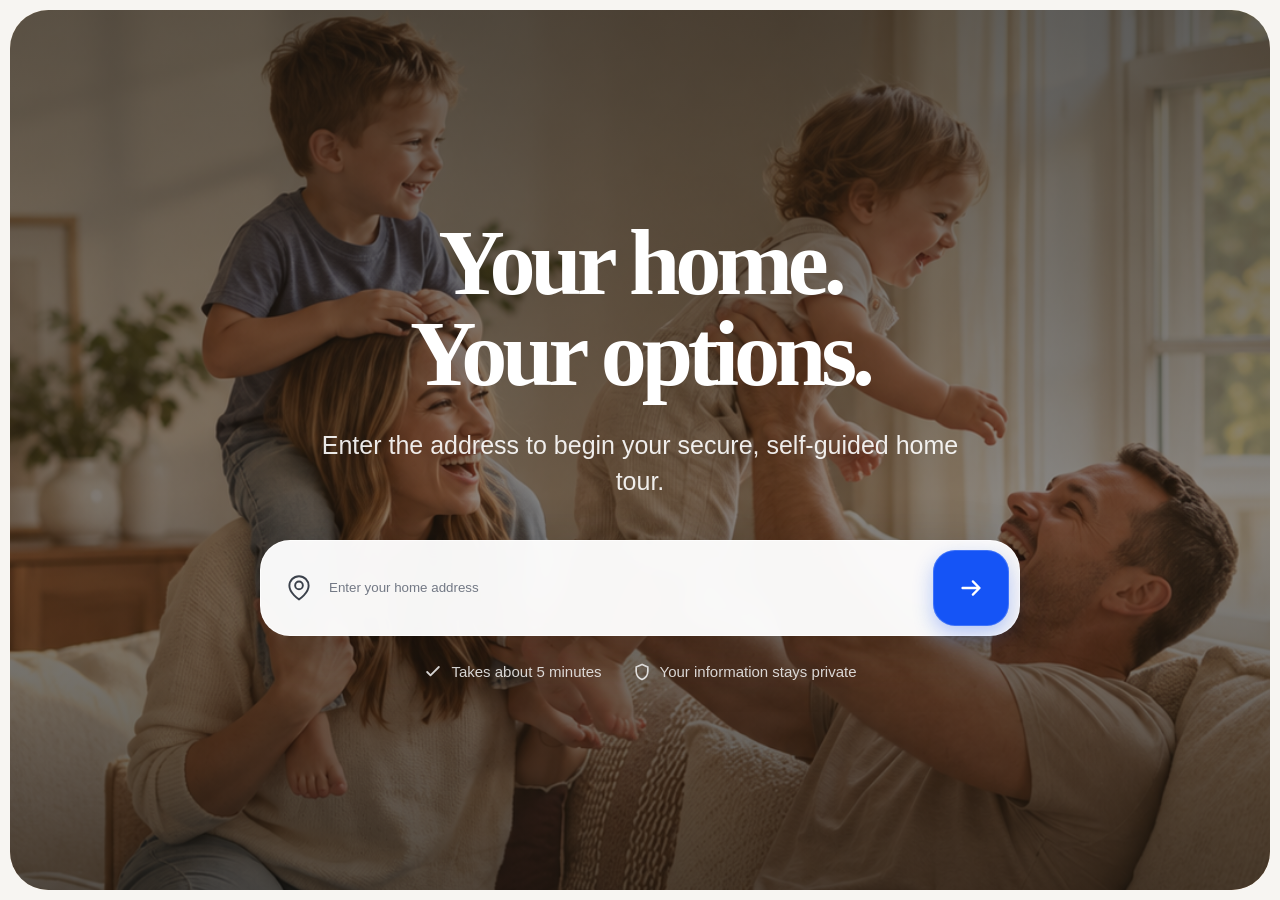
==== index.html @ ebd19b4f "Add files via upload" ====
<!doctype html>
<html lang="en">
<head><meta charset="UTF-8"><meta name="viewport" content="width=device-width, initial-scale=1"><meta name="description" content="Start your secure self-guided home tour with OpenTour."><title>Find your next home | OpenTour</title><link rel="stylesheet" href="styles.css"><script src="script.js" defer></script></head>
<body class="page page-home"><main class="hero-shell"><section class="hero" aria-labelledby="home-title"><div class="hero__shade"></div><div class="hero__content"><h1 id="home-title">Your home.<br>Your options.</h1><p class="hero__intro">Enter the address to begin your secure, self-guided home tour.</p><form class="address-form" action="/registration" data-local-action="registration.html"><label class="sr-only" for="tour-address">Home address</label><span class="address-form__icon" aria-hidden="true"><svg viewBox="0 0 32 32" fill="none"><path d="M27 13.5C27 22 16 29 16 29S5 22 5 13.5a11 11 0 1 1 22 0Z" stroke="currentColor" stroke-width="2.2"/><circle cx="16" cy="13" r="4.4" stroke="currentColor" stroke-width="2.2"/></svg></span><input id="tour-address" type="text" placeholder="Enter your home address" autocomplete="street-address" enterkeyhint="go" required><button type="submit" aria-label="Continue"><svg viewBox="0 0 32 32" fill="none" aria-hidden="true"><path d="M7 16h18M18 9l7 7-7 7" stroke="currentColor" stroke-width="2.5" stroke-linecap="round" stroke-linejoin="round"/></svg></button></form><div class="trust-row" aria-label="Tour benefits"><span><svg viewBox="0 0 24 24" fill="none"><path d="m5 12 4 4 10-10" stroke="currentColor" stroke-width="2.2" stroke-linecap="round" stroke-linejoin="round"/></svg>Takes about 5 minutes</span><span><svg viewBox="0 0 24 24" fill="none"><path d="M12 3 5 6v5c0 4.7 2.9 8.2 7 10 4.1-1.8 7-5.3 7-10V6l-7-3Z" stroke="currentColor" stroke-width="2"/></svg>Your information stays private</span></div></div></section></main></body>
</html>
---- styles.css ----
:root{--blue:#1554f6;--blue-dark:#0d3fc9;--ink:#17191d;--muted:#656b76;--line:#dfe3ea;--soft:#f4f7fc;--shadow:0 28px 80px rgba(19,35,69,.12)}
*{box-sizing:border-box}html,body{width:100%;min-width:320px;min-height:100%;margin:0}body{font-family:Inter,ui-sans-serif,-apple-system,BlinkMacSystemFont,"Segoe UI",sans-serif;color:var(--ink);background:var(--soft);-webkit-font-smoothing:antialiased}.page{min-height:100vh;min-height:100svh}.sr-only{position:absolute;width:1px;height:1px;padding:0;margin:-1px;overflow:hidden;clip:rect(0,0,0,0);white-space:nowrap;border:0}.eyebrow{display:block;margin-bottom:14px;color:var(--blue);font-size:12px;font-weight:800;letter-spacing:.14em;text-transform:uppercase}.eyebrow--light{color:#c9d8ff}
.hero-shell{width:100%;height:100vh;height:100svh;height:100dvh;padding:10px;background:#f7f5f2}.hero{position:relative;isolation:isolate;display:flex;align-items:center;justify-content:center;width:100%;height:100%;min-height:0;overflow:hidden;border-radius:clamp(28px,3vw,48px);background:#40372c url("hero-family.png") center 68%/cover no-repeat}.hero__shade{position:absolute;inset:0;z-index:-1;background:linear-gradient(180deg,rgba(21,19,16,.68),rgba(30,24,18,.5) 55%,rgba(21,18,14,.7))}.hero__content{width:min(100%,940px);padding:clamp(34px,7vh,78px) clamp(18px,5vw,52px);text-align:center;color:#fff}.hero h1{margin:0;font-family:Georgia,"Times New Roman",serif;font-size:clamp(54px,min(7.2vw,11vh),96px);font-weight:700;line-height:.98;letter-spacing:-.055em}.hero__intro{max-width:650px;margin:28px auto 0;font-size:clamp(18px,2vw,25px);line-height:1.45;color:rgba(255,255,255,.9)}.address-form{display:grid;grid-template-columns:auto 1fr auto;align-items:center;gap:16px;width:min(100%,760px);height:96px;margin:40px auto 0;padding:9px 10px 9px 24px;border:1px solid rgba(255,255,255,.75);border-radius:30px;background:rgba(255,255,255,.96);box-shadow:0 18px 60px rgba(0,0,0,.18);color:#30343b;backdrop-filter:blur(12px)}.address-form:focus-within{outline:4px solid rgba(124,164,255,.55);outline-offset:4px}.address-form__icon{display:flex;width:28px;height:32px;color:#3b414b}.address-form__icon svg{width:100%}.address-form input{width:100%;min-width:0;height:100%;padding:0;border:0;outline:0;background:transparent;color:var(--ink);font:500 clamp(17px,2vw,25px)/1 inherit}.address-form input::placeholder{color:#737985}.address-form button{display:flex;align-items:center;justify-content:center;width:76px;height:76px;padding:0;border:0;border-radius:22px;background:var(--blue);color:#fff;cursor:pointer;box-shadow:inset 0 0 0 1px rgba(255,255,255,.18),0 8px 20px rgba(21,84,246,.3);transition:.2s ease}.address-form button:hover{background:var(--blue-dark);transform:translateY(-1px)}.address-form button svg{width:30px;height:30px}.trust-row{display:flex;justify-content:center;gap:30px;margin-top:26px;color:rgba(255,255,255,.86);font-size:15px}.trust-row span{display:flex;align-items:center;gap:8px}.trust-row svg{width:20px;height:20px}
.auth-layout,.success-layout{display:flex;align-items:center;justify-content:center;min-height:100vh;min-height:100svh;padding:40px 20px;background:radial-gradient(circle at 18% 12%,rgba(21,84,246,.1),transparent 28%),radial-gradient(circle at 86% 88%,rgba(21,84,246,.07),transparent 30%),#f5f7fb}.auth-layout--top{align-items:flex-start;padding-block:54px}.auth-card,.success-card{position:relative;width:min(100%,620px);padding:clamp(34px,5vw,58px);border:1px solid rgba(216,222,233,.9);border-radius:32px;background:rgba(255,255,255,.96);box-shadow:var(--shadow)}.auth-card--wide{width:min(100%,720px)}.brand-mark{display:flex;align-items:center;justify-content:center;width:48px;height:48px;margin-bottom:34px;border-radius:15px;background:var(--ink);color:#fff;font-family:Georgia,serif;font-size:27px;font-weight:700;text-decoration:none}.progress{display:flex;align-items:center;gap:14px;margin-bottom:34px;color:#7a808b;font-size:13px;font-weight:700}.progress__bar{display:block;flex:1;height:5px;overflow:hidden;border-radius:99px;background:#e9ecf2}.progress__bar i{display:block;height:100%;border-radius:inherit;background:var(--blue)}.auth-card h1,.success-card h1{margin:0;font-size:clamp(36px,5vw,55px);line-height:1.08;letter-spacing:-.05em}.auth-card__intro{margin:18px 0 34px;color:var(--muted);font-size:18px;line-height:1.55}.form-stack{display:grid;gap:22px}.form-grid{display:grid;grid-template-columns:1fr 1fr;gap:22px}.field{display:grid;gap:9px}.field--full{grid-column:1/-1}.field label{font-size:15px;font-weight:750}.field input{width:100%;height:64px;padding:0 20px;border:1.5px solid var(--line);border-radius:18px;background:#fff;color:var(--ink);font:500 17px/1 inherit;outline:0;transition:.18s ease}.field input::placeholder{color:#959ba5}.field input:hover{border-color:#bec5d0}.field input:focus{border-color:var(--blue);box-shadow:0 0 0 4px rgba(21,84,246,.12)}.field small{color:var(--muted);font-size:13px}.password-field{position:relative}.password-field input{padding-right:64px}.password-toggle{position:absolute;top:50%;right:12px;display:flex;align-items:center;justify-content:center;width:42px;height:42px;padding:0;border:0;border-radius:12px;background:transparent;color:#686e78;cursor:pointer;transform:translateY(-50%)}.password-toggle:hover{background:#f0f3f8}.password-toggle svg{width:24px}.primary-button{display:flex;align-items:center;justify-content:center;gap:10px;width:100%;height:64px;padding:0 22px;border:0;border-radius:18px;background:var(--blue);color:#fff;font:750 17px/1 inherit;text-decoration:none;cursor:pointer;box-shadow:0 10px 24px rgba(21,84,246,.24);transition:.2s ease}.primary-button:hover{background:var(--blue-dark);transform:translateY(-1px);box-shadow:0 14px 30px rgba(21,84,246,.28)}.primary-button:focus-visible,.text-link:focus-visible,.brand-mark:focus-visible{outline:3px solid rgba(21,84,246,.35);outline-offset:4px}.text-link{display:inline-block;margin-top:22px;color:var(--blue-dark);font-size:15px;font-weight:750;text-decoration:none}.text-link:hover{text-decoration:underline}.security-note{display:flex;align-items:center;gap:9px;margin:32px 0 0;padding-top:24px;border-top:1px solid #e9ecf1;color:#7b818b;font-size:13px}.security-note svg{width:18px}.consent{position:relative;display:grid;grid-template-columns:28px 1fr;gap:13px;align-items:start;cursor:pointer}.consent>input{position:absolute;width:1px;height:1px;opacity:0}.consent__box{width:28px;height:28px;border:1.5px solid var(--line);border-radius:8px;background:#fff}.consent>input:checked+.consent__box{border-color:var(--blue);background:var(--blue);box-shadow:inset 0 0 0 6px #fff}.consent strong{display:block;margin:2px 0 5px;font-size:15px}.consent small{display:block;color:var(--muted);font-size:13px;line-height:1.55}
.hp-field{position:absolute!important;left:-10000px!important;width:1px!important;height:1px!important;opacity:0!important}.form-status{min-height:20px;margin:0;text-align:center;color:rgb(180,35,24);font-size:14px;line-height:1.4}.primary-button[disabled]{cursor:wait;opacity:.72;transform:none!important}.success-card{text-align:center}.success-icon{display:flex;align-items:center;justify-content:center;width:84px;height:84px;margin:0 auto 28px;border-radius:26px;background:#eaf0ff;color:var(--blue);transform:rotate(-3deg)}.success-icon svg{width:54px}.success-card .eyebrow{margin-bottom:12px}.success-card__lead{margin:24px 0 14px;color:var(--muted);font-size:17px}.address-summary{display:flex;align-items:center;gap:12px;width:100%;margin:0 auto 22px;padding:18px 20px;border:1px solid #dce4f6;border-radius:18px;background:#f5f8ff;text-align:left}.address-summary svg{flex:0 0 auto;width:26px;color:var(--blue)}.address-summary strong{font-size:17px;line-height:1.4}.success-card__note{margin:0 0 30px;color:var(--muted);font-size:15px;line-height:1.6}.help-note{margin:20px 0 0;color:#8a909a;font-size:13px}
@media(max-width:700px){.hero-shell{padding:6px}.hero{border-radius:26px;background-position:center}.hero__content{padding-inline:16px}.hero h1{font-size:clamp(48px,13vw,68px)}.hero__intro{margin-top:20px;font-size:17px}.address-form{height:76px;margin-top:30px;padding:8px 8px 8px 16px;border-radius:24px;gap:10px}.address-form__icon{width:23px}.address-form input{font-size:16px}.address-form button{width:58px;height:58px;border-radius:18px}.trust-row{flex-direction:column;align-items:center;gap:10px;margin-top:20px;font-size:13px}.auth-layout,.success-layout,.auth-layout--top{align-items:flex-start;padding:18px 12px 34px}.auth-card,.success-card{padding:30px 22px;border-radius:25px}.brand-mark{margin-bottom:28px}.auth-card h1,.success-card h1{font-size:clamp(34px,10vw,46px)}.auth-card__intro{margin-bottom:28px;font-size:16px}.form-grid{grid-template-columns:1fr}.field input{height:60px;border-radius:16px}.primary-button{height:60px;border-radius:16px}.success-icon{width:74px;height:74px;border-radius:22px}}
@media(max-height:650px) and (min-width:701px){.hero__content{padding-block:24px}.hero h1{font-size:58px}.hero__intro{margin-top:14px}.address-form{height:78px;margin-top:22px}.address-form button{width:60px;height:60px}.trust-row{margin-top:16px}.auth-layout{align-items:flex-start;padding-top:24px}}
@media(max-width:700px){input,select,textarea{font-size:16px!important}}
@media(prefers-reduced-motion:reduce){*{scroll-behavior:auto!important;transition:none!important}}
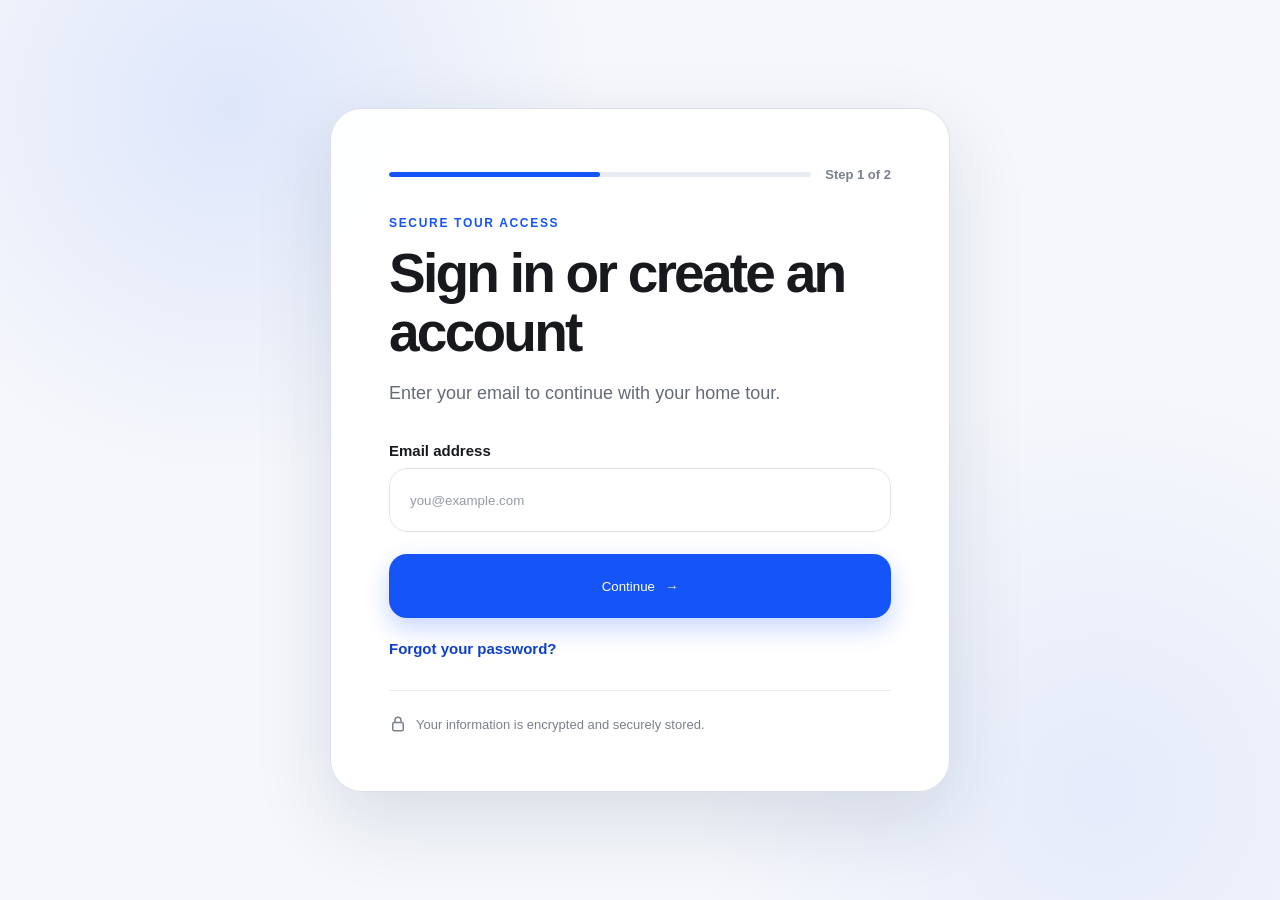
==== commit f15e86b5: "Add authentication section to index.html Updated the index.html file to include a new authentication" ====
--- a/index.html
+++ b/index.html
@@ -1,5 +1,5 @@
 <!doctype html>
 <html lang="en">
-<head><meta charset="UTF-8"><meta name="viewport" content="width=device-width, initial-scale=1"><meta name="description" content="Start your secure self-guided home tour with OpenTour."><title>Find your next home | OpenTour</title><link rel="stylesheet" href="styles.css"><script src="script.js" defer></script></head>
-<body class="page page-home"><main class="hero-shell"><section class="hero" aria-labelledby="home-title"><div class="hero__shade"></div><div class="hero__content"><h1 id="home-title">Your home.<br>Your options.</h1><p class="hero__intro">Enter the address to begin your secure, self-guided home tour.</p><form class="address-form" action="/registration" data-local-action="registration.html"><label class="sr-only" for="tour-address">Home address</label><span class="address-form__icon" aria-hidden="true"><svg viewBox="0 0 32 32" fill="none"><path d="M27 13.5C27 22 16 29 16 29S5 22 5 13.5a11 11 0 1 1 22 0Z" stroke="currentColor" stroke-width="2.2"/><circle cx="16" cy="13" r="4.4" stroke="currentColor" stroke-width="2.2"/></svg></span><input id="tour-address" type="text" placeholder="Enter your home address" autocomplete="street-address" enterkeyhint="go" required><button type="submit" aria-label="Continue"><svg viewBox="0 0 32 32" fill="none" aria-hidden="true"><path d="M7 16h18M18 9l7 7-7 7" stroke="currentColor" stroke-width="2.5" stroke-linecap="round" stroke-linejoin="round"/></svg></button></form><div class="trust-row" aria-label="Tour benefits"><span><svg viewBox="0 0 24 24" fill="none"><path d="m5 12 4 4 10-10" stroke="currentColor" stroke-width="2.2" stroke-linecap="round" stroke-linejoin="round"/></svg>Takes about 5 minutes</span><span><svg viewBox="0 0 24 24" fill="none"><path d="M12 3 5 6v5c0 4.7 2.9 8.2 7 10 4.1-1.8 7-5.3 7-10V6l-7-3Z" stroke="currentColor" stroke-width="2"/></svg>Your information stays private</span></div></div></section></main></body>
+<head><meta charset="UTF-8"><meta name="viewport" content="width=device-width, initial-scale=1"><title>Sign in or create an account | OpenTour</title><link rel="stylesheet" href="styles.css"><script src="script.js" defer></script></head>
+<body class="page page-auth"><main class="auth-layout"><section class="auth-card" aria-labelledby="auth-title"><div class="progress"><span class="progress__bar"><i style="width:50%"></i></span><span>Step 1 of 2</span></div><span class="eyebrow">Secure tour access</span><h1 id="auth-title">Sign in or create an account</h1><p class="auth-card__intro">Enter your email to continue with your home tour.</p><form class="form-stack email-form" action="/create-account" data-local-action="create-account.html" method="post"><div class="field"><label for="auth-email">Email address</label><input id="auth-email" name="email" type="email" placeholder="you@example.com" autocomplete="email" required></div><button class="primary-button" type="submit">Continue <span aria-hidden="true">→</span></button></form><a class="text-link" href="#">Forgot your password?</a><p class="security-note"><svg viewBox="0 0 24 24" fill="none" aria-hidden="true"><rect x="5" y="10" width="14" height="11" rx="2" stroke="currentColor" stroke-width="2"/><path d="M8 10V7a4 4 0 0 1 8 0v3" stroke="currentColor" stroke-width="2"/></svg>Your information is encrypted and securely stored.</p></section></main></body>
 </html>
--- a/styles.css
+++ b/styles.css
@@ -1,9 +1,749 @@
-:root{--blue:#1554f6;--blue-dark:#0d3fc9;--ink:#17191d;--muted:#656b76;--line:#dfe3ea;--soft:#f4f7fc;--shadow:0 28px 80px rgba(19,35,69,.12)}
-*{box-sizing:border-box}html,body{width:100%;min-width:320px;min-height:100%;margin:0}body{font-family:Inter,ui-sans-serif,-apple-system,BlinkMacSystemFont,"Segoe UI",sans-serif;color:var(--ink);background:var(--soft);-webkit-font-smoothing:antialiased}.page{min-height:100vh;min-height:100svh}.sr-only{position:absolute;width:1px;height:1px;padding:0;margin:-1px;overflow:hidden;clip:rect(0,0,0,0);white-space:nowrap;border:0}.eyebrow{display:block;margin-bottom:14px;color:var(--blue);font-size:12px;font-weight:800;letter-spacing:.14em;text-transform:uppercase}.eyebrow--light{color:#c9d8ff}
-.hero-shell{width:100%;height:100vh;height:100svh;height:100dvh;padding:10px;background:#f7f5f2}.hero{position:relative;isolation:isolate;display:flex;align-items:center;justify-content:center;width:100%;height:100%;min-height:0;overflow:hidden;border-radius:clamp(28px,3vw,48px);background:#40372c url("hero-family.png") center 68%/cover no-repeat}.hero__shade{position:absolute;inset:0;z-index:-1;background:linear-gradient(180deg,rgba(21,19,16,.68),rgba(30,24,18,.5) 55%,rgba(21,18,14,.7))}.hero__content{width:min(100%,940px);padding:clamp(34px,7vh,78px) clamp(18px,5vw,52px);text-align:center;color:#fff}.hero h1{margin:0;font-family:Georgia,"Times New Roman",serif;font-size:clamp(54px,min(7.2vw,11vh),96px);font-weight:700;line-height:.98;letter-spacing:-.055em}.hero__intro{max-width:650px;margin:28px auto 0;font-size:clamp(18px,2vw,25px);line-height:1.45;color:rgba(255,255,255,.9)}.address-form{display:grid;grid-template-columns:auto 1fr auto;align-items:center;gap:16px;width:min(100%,760px);height:96px;margin:40px auto 0;padding:9px 10px 9px 24px;border:1px solid rgba(255,255,255,.75);border-radius:30px;background:rgba(255,255,255,.96);box-shadow:0 18px 60px rgba(0,0,0,.18);color:#30343b;backdrop-filter:blur(12px)}.address-form:focus-within{outline:4px solid rgba(124,164,255,.55);outline-offset:4px}.address-form__icon{display:flex;width:28px;height:32px;color:#3b414b}.address-form__icon svg{width:100%}.address-form input{width:100%;min-width:0;height:100%;padding:0;border:0;outline:0;background:transparent;color:var(--ink);font:500 clamp(17px,2vw,25px)/1 inherit}.address-form input::placeholder{color:#737985}.address-form button{display:flex;align-items:center;justify-content:center;width:76px;height:76px;padding:0;border:0;border-radius:22px;background:var(--blue);color:#fff;cursor:pointer;box-shadow:inset 0 0 0 1px rgba(255,255,255,.18),0 8px 20px rgba(21,84,246,.3);transition:.2s ease}.address-form button:hover{background:var(--blue-dark);transform:translateY(-1px)}.address-form button svg{width:30px;height:30px}.trust-row{display:flex;justify-content:center;gap:30px;margin-top:26px;color:rgba(255,255,255,.86);font-size:15px}.trust-row span{display:flex;align-items:center;gap:8px}.trust-row svg{width:20px;height:20px}
-.auth-layout,.success-layout{display:flex;align-items:center;justify-content:center;min-height:100vh;min-height:100svh;padding:40px 20px;background:radial-gradient(circle at 18% 12%,rgba(21,84,246,.1),transparent 28%),radial-gradient(circle at 86% 88%,rgba(21,84,246,.07),transparent 30%),#f5f7fb}.auth-layout--top{align-items:flex-start;padding-block:54px}.auth-card,.success-card{position:relative;width:min(100%,620px);padding:clamp(34px,5vw,58px);border:1px solid rgba(216,222,233,.9);border-radius:32px;background:rgba(255,255,255,.96);box-shadow:var(--shadow)}.auth-card--wide{width:min(100%,720px)}.brand-mark{display:flex;align-items:center;justify-content:center;width:48px;height:48px;margin-bottom:34px;border-radius:15px;background:var(--ink);color:#fff;font-family:Georgia,serif;font-size:27px;font-weight:700;text-decoration:none}.progress{display:flex;align-items:center;gap:14px;margin-bottom:34px;color:#7a808b;font-size:13px;font-weight:700}.progress__bar{display:block;flex:1;height:5px;overflow:hidden;border-radius:99px;background:#e9ecf2}.progress__bar i{display:block;height:100%;border-radius:inherit;background:var(--blue)}.auth-card h1,.success-card h1{margin:0;font-size:clamp(36px,5vw,55px);line-height:1.08;letter-spacing:-.05em}.auth-card__intro{margin:18px 0 34px;color:var(--muted);font-size:18px;line-height:1.55}.form-stack{display:grid;gap:22px}.form-grid{display:grid;grid-template-columns:1fr 1fr;gap:22px}.field{display:grid;gap:9px}.field--full{grid-column:1/-1}.field label{font-size:15px;font-weight:750}.field input{width:100%;height:64px;padding:0 20px;border:1.5px solid var(--line);border-radius:18px;background:#fff;color:var(--ink);font:500 17px/1 inherit;outline:0;transition:.18s ease}.field input::placeholder{color:#959ba5}.field input:hover{border-color:#bec5d0}.field input:focus{border-color:var(--blue);box-shadow:0 0 0 4px rgba(21,84,246,.12)}.field small{color:var(--muted);font-size:13px}.password-field{position:relative}.password-field input{padding-right:64px}.password-toggle{position:absolute;top:50%;right:12px;display:flex;align-items:center;justify-content:center;width:42px;height:42px;padding:0;border:0;border-radius:12px;background:transparent;color:#686e78;cursor:pointer;transform:translateY(-50%)}.password-toggle:hover{background:#f0f3f8}.password-toggle svg{width:24px}.primary-button{display:flex;align-items:center;justify-content:center;gap:10px;width:100%;height:64px;padding:0 22px;border:0;border-radius:18px;background:var(--blue);color:#fff;font:750 17px/1 inherit;text-decoration:none;cursor:pointer;box-shadow:0 10px 24px rgba(21,84,246,.24);transition:.2s ease}.primary-button:hover{background:var(--blue-dark);transform:translateY(-1px);box-shadow:0 14px 30px rgba(21,84,246,.28)}.primary-button:focus-visible,.text-link:focus-visible,.brand-mark:focus-visible{outline:3px solid rgba(21,84,246,.35);outline-offset:4px}.text-link{display:inline-block;margin-top:22px;color:var(--blue-dark);font-size:15px;font-weight:750;text-decoration:none}.text-link:hover{text-decoration:underline}.security-note{display:flex;align-items:center;gap:9px;margin:32px 0 0;padding-top:24px;border-top:1px solid #e9ecf1;color:#7b818b;font-size:13px}.security-note svg{width:18px}.consent{position:relative;display:grid;grid-template-columns:28px 1fr;gap:13px;align-items:start;cursor:pointer}.consent>input{position:absolute;width:1px;height:1px;opacity:0}.consent__box{width:28px;height:28px;border:1.5px solid var(--line);border-radius:8px;background:#fff}.consent>input:checked+.consent__box{border-color:var(--blue);background:var(--blue);box-shadow:inset 0 0 0 6px #fff}.consent strong{display:block;margin:2px 0 5px;font-size:15px}.consent small{display:block;color:var(--muted);font-size:13px;line-height:1.55}
-.hp-field{position:absolute!important;left:-10000px!important;width:1px!important;height:1px!important;opacity:0!important}.form-status{min-height:20px;margin:0;text-align:center;color:rgb(180,35,24);font-size:14px;line-height:1.4}.primary-button[disabled]{cursor:wait;opacity:.72;transform:none!important}.success-card{text-align:center}.success-icon{display:flex;align-items:center;justify-content:center;width:84px;height:84px;margin:0 auto 28px;border-radius:26px;background:#eaf0ff;color:var(--blue);transform:rotate(-3deg)}.success-icon svg{width:54px}.success-card .eyebrow{margin-bottom:12px}.success-card__lead{margin:24px 0 14px;color:var(--muted);font-size:17px}.address-summary{display:flex;align-items:center;gap:12px;width:100%;margin:0 auto 22px;padding:18px 20px;border:1px solid #dce4f6;border-radius:18px;background:#f5f8ff;text-align:left}.address-summary svg{flex:0 0 auto;width:26px;color:var(--blue)}.address-summary strong{font-size:17px;line-height:1.4}.success-card__note{margin:0 0 30px;color:var(--muted);font-size:15px;line-height:1.6}.help-note{margin:20px 0 0;color:#8a909a;font-size:13px}
-@media(max-width:700px){.hero-shell{padding:6px}.hero{border-radius:26px;background-position:center}.hero__content{padding-inline:16px}.hero h1{font-size:clamp(48px,13vw,68px)}.hero__intro{margin-top:20px;font-size:17px}.address-form{height:76px;margin-top:30px;padding:8px 8px 8px 16px;border-radius:24px;gap:10px}.address-form__icon{width:23px}.address-form input{font-size:16px}.address-form button{width:58px;height:58px;border-radius:18px}.trust-row{flex-direction:column;align-items:center;gap:10px;margin-top:20px;font-size:13px}.auth-layout,.success-layout,.auth-layout--top{align-items:flex-start;padding:18px 12px 34px}.auth-card,.success-card{padding:30px 22px;border-radius:25px}.brand-mark{margin-bottom:28px}.auth-card h1,.success-card h1{font-size:clamp(34px,10vw,46px)}.auth-card__intro{margin-bottom:28px;font-size:16px}.form-grid{grid-template-columns:1fr}.field input{height:60px;border-radius:16px}.primary-button{height:60px;border-radius:16px}.success-icon{width:74px;height:74px;border-radius:22px}}
-@media(max-height:650px) and (min-width:701px){.hero__content{padding-block:24px}.hero h1{font-size:58px}.hero__intro{margin-top:14px}.address-form{height:78px;margin-top:22px}.address-form button{width:60px;height:60px}.trust-row{margin-top:16px}.auth-layout{align-items:flex-start;padding-top:24px}}
-@media(max-width:700px){input,select,textarea{font-size:16px!important}}
-@media(prefers-reduced-motion:reduce){*{scroll-behavior:auto!important;transition:none!important}}
+:root {
+  --blue: #1554f6;
+  --blue-dark: #0d3fc9;
+  --ink: #17191d;
+  --muted: #656b76;
+  --line: #dfe3ea;
+  --soft: #f4f7fc;
+  --shadow: 0 28px 80px rgba(19, 35, 69, 0.12);
+}
+
+* {
+  box-sizing: border-box;
+}
+
+html,
+body {
+  width: 100%;
+  min-width: 320px;
+  min-height: 100%;
+  margin: 0;
+}
+
+body {
+  font-family: Inter, ui-sans-serif, -apple-system, BlinkMacSystemFont, "Segoe UI",
+    sans-serif;
+  color: var(--ink);
+  background: var(--soft);
+  -webkit-font-smoothing: antialiased;
+}
+
+.page {
+  min-height: 100vh;
+  min-height: 100svh;
+}
+
+.sr-only {
+  position: absolute;
+  width: 1px;
+  height: 1px;
+  padding: 0;
+  margin: -1px;
+  overflow: hidden;
+  clip: rect(0, 0, 0, 0);
+  white-space: nowrap;
+  border: 0;
+}
+
+.eyebrow {
+  display: block;
+  margin-bottom: 14px;
+  color: var(--blue);
+  font-size: 12px;
+  font-weight: 800;
+  letter-spacing: 0.14em;
+  text-transform: uppercase;
+}
+
+.eyebrow--light {
+  color: #c9d8ff;
+}
+
+.hero-shell {
+  width: 100%;
+  height: 100vh;
+  height: 100svh;
+  height: 100dvh;
+  padding: 10px;
+  background: #f7f5f2;
+}
+
+.hero {
+  position: relative;
+  isolation: isolate;
+  display: flex;
+  align-items: center;
+  justify-content: center;
+  width: 100%;
+  height: 100%;
+  min-height: 0;
+  overflow: hidden;
+  border-radius: clamp(28px, 3vw, 48px);
+  background: #40372c url("hero-family.png") center 68% / cover no-repeat;
+}
+
+.hero__shade {
+  position: absolute;
+  inset: 0;
+  z-index: -1;
+  background: linear-gradient(
+    180deg,
+    rgba(21, 19, 16, 0.68),
+    rgba(30, 24, 18, 0.5) 55%,
+    rgba(21, 18, 14, 0.7)
+  );
+}
+
+.hero__content {
+  width: min(100%, 940px);
+  padding: clamp(34px, 7vh, 78px) clamp(18px, 5vw, 52px);
+  text-align: center;
+  color: #fff;
+}
+
+.hero h1 {
+  margin: 0;
+  font-family: Georgia, "Times New Roman", serif;
+  font-size: clamp(54px, min(7.2vw, 11vh), 96px);
+  font-weight: 700;
+  line-height: 0.98;
+  letter-spacing: -0.055em;
+}
+
+.hero__intro {
+  max-width: 650px;
+  margin: 28px auto 0;
+  font-size: clamp(18px, 2vw, 25px);
+  line-height: 1.45;
+  color: rgba(255, 255, 255, 0.9);
+}
+
+.address-form {
+  display: grid;
+  grid-template-columns: auto 1fr auto;
+  align-items: center;
+  gap: 16px;
+  width: min(100%, 760px);
+  height: 96px;
+  margin: 40px auto 0;
+  padding: 9px 10px 9px 24px;
+  border: 1px solid rgba(255, 255, 255, 0.75);
+  border-radius: 30px;
+  background: rgba(255, 255, 255, 0.96);
+  box-shadow: 0 18px 60px rgba(0, 0, 0, 0.18);
+  color: #30343b;
+  backdrop-filter: blur(12px);
+}
+
+.address-form:focus-within {
+  outline: 4px solid rgba(124, 164, 255, 0.55);
+  outline-offset: 4px;
+}
+
+.address-form__icon {
+  display: flex;
+  width: 28px;
+  height: 32px;
+  color: #3b414b;
+}
+
+.address-form__icon svg {
+  width: 100%;
+}
+
+.address-form input {
+  width: 100%;
+  min-width: 0;
+  height: 100%;
+  padding: 0;
+  border: 0;
+  outline: 0;
+  background: transparent;
+  color: var(--ink);
+  font: 500 clamp(17px, 2vw, 25px) / 1 inherit;
+}
+
+.address-form input::placeholder {
+  color: #737985;
+}
+
+.address-form button {
+  display: flex;
+  align-items: center;
+  justify-content: center;
+  width: 76px;
+  height: 76px;
+  padding: 0;
+  border: 0;
+  border-radius: 22px;
+  background: var(--blue);
+  color: #fff;
+  cursor: pointer;
+  box-shadow:
+    inset 0 0 0 1px rgba(255, 255, 255, 0.18),
+    0 8px 20px rgba(21, 84, 246, 0.3);
+  transition: 0.2s ease;
+}
+
+.address-form button:hover {
+  background: var(--blue-dark);
+  transform: translateY(-1px);
+}
+
+.address-form button svg {
+  width: 30px;
+  height: 30px;
+}
+
+.trust-row {
+  display: flex;
+  justify-content: center;
+  gap: 30px;
+  margin-top: 26px;
+  color: rgba(255, 255, 255, 0.86);
+  font-size: 15px;
+}
+
+.trust-row span {
+  display: flex;
+  align-items: center;
+  gap: 8px;
+}
+
+.trust-row svg {
+  width: 20px;
+  height: 20px;
+}
+
+.auth-layout,
+.success-layout {
+  display: flex;
+  align-items: center;
+  justify-content: center;
+  min-height: 100vh;
+  min-height: 100svh;
+  padding: 40px 20px;
+  background:
+    radial-gradient(
+      circle at 18% 12%,
+      rgba(21, 84, 246, 0.1),
+      transparent 28%
+    ),
+    radial-gradient(
+      circle at 86% 88%,
+      rgba(21, 84, 246, 0.07),
+      transparent 30%
+    ),
+    #f5f7fb;
+}
+
+.auth-layout--top {
+  align-items: flex-start;
+  padding-block: 54px;
+}
+
+.auth-card,
+.success-card {
+  position: relative;
+  width: min(100%, 620px);
+  padding: clamp(34px, 5vw, 58px);
+  border: 1px solid rgba(216, 222, 233, 0.9);
+  border-radius: 32px;
+  background: rgba(255, 255, 255, 0.96);
+  box-shadow: var(--shadow);
+}
+
+.auth-card--wide {
+  width: min(100%, 720px);
+}
+
+.brand-mark {
+  display: flex;
+  align-items: center;
+  justify-content: center;
+  width: 48px;
+  height: 48px;
+  margin-bottom: 34px;
+  border-radius: 15px;
+  background: var(--ink);
+  color: #fff;
+  font-family: Georgia, serif;
+  font-size: 27px;
+  font-weight: 700;
+  text-decoration: none;
+}
+
+.progress {
+  display: flex;
+  align-items: center;
+  gap: 14px;
+  margin-bottom: 34px;
+  color: #7a808b;
+  font-size: 13px;
+  font-weight: 700;
+}
+
+.progress__bar {
+  display: block;
+  flex: 1;
+  height: 5px;
+  overflow: hidden;
+  border-radius: 99px;
+  background: #e9ecf2;
+}
+
+.progress__bar i {
+  display: block;
+  height: 100%;
+  border-radius: inherit;
+  background: var(--blue);
+}
+
+.auth-card h1,
+.success-card h1 {
+  margin: 0;
+  font-size: clamp(36px, 5vw, 55px);
+  line-height: 1.08;
+  letter-spacing: -0.05em;
+}
+
+.auth-card__intro {
+  margin: 18px 0 34px;
+  color: var(--muted);
+  font-size: 18px;
+  line-height: 1.55;
+}
+
+.form-stack {
+  display: grid;
+  gap: 22px;
+}
+
+.form-grid {
+  display: grid;
+  grid-template-columns: 1fr 1fr;
+  gap: 22px;
+}
+
+.field {
+  display: grid;
+  gap: 9px;
+}
+
+.field--full {
+  grid-column: 1 / -1;
+}
+
+.field label {
+  font-size: 15px;
+  font-weight: 750;
+}
+
+.field input {
+  width: 100%;
+  height: 64px;
+  padding: 0 20px;
+  border: 1.5px solid var(--line);
+  border-radius: 18px;
+  background: #fff;
+  color: var(--ink);
+  font: 500 17px / 1 inherit;
+  outline: 0;
+  transition: 0.18s ease;
+}
+
+.field input::placeholder {
+  color: #959ba5;
+}
+
+.field input:hover {
+  border-color: #bec5d0;
+}
+
+.field input:focus {
+  border-color: var(--blue);
+  box-shadow: 0 0 0 4px rgba(21, 84, 246, 0.12);
+}
+
+.field small {
+  color: var(--muted);
+  font-size: 13px;
+}
+
+.password-field {
+  position: relative;
+}
+
+.password-field input {
+  padding-right: 64px;
+}
+
+.password-toggle {
+  position: absolute;
+  top: 50%;
+  right: 12px;
+  display: flex;
+  align-items: center;
+  justify-content: center;
+  width: 42px;
+  height: 42px;
+  padding: 0;
+  border: 0;
+  border-radius: 12px;
+  background: transparent;
+  color: #686e78;
+  cursor: pointer;
+  transform: translateY(-50%);
+}
+
+.password-toggle:hover {
+  background: #f0f3f8;
+}
+
+.password-toggle svg {
+  width: 24px;
+}
+
+.primary-button {
+  display: flex;
+  align-items: center;
+  justify-content: center;
+  gap: 10px;
+  width: 100%;
+  height: 64px;
+  padding: 0 22px;
+  border: 0;
+  border-radius: 18px;
+  background: var(--blue);
+  color: #fff;
+  font: 750 17px / 1 inherit;
+  text-decoration: none;
+  cursor: pointer;
+  box-shadow: 0 10px 24px rgba(21, 84, 246, 0.24);
+  transition: 0.2s ease;
+}
+
+.primary-button:hover {
+  background: var(--blue-dark);
+  transform: translateY(-1px);
+  box-shadow: 0 14px 30px rgba(21, 84, 246, 0.28);
+}
+
+.primary-button:focus-visible,
+.text-link:focus-visible,
+.brand-mark:focus-visible {
+  outline: 3px solid rgba(21, 84, 246, 0.35);
+  outline-offset: 4px;
+}
+
+.text-link {
+  display: inline-block;
+  margin-top: 22px;
+  color: var(--blue-dark);
+  font-size: 15px;
+  font-weight: 750;
+  text-decoration: none;
+}
+
+.text-link:hover {
+  text-decoration: underline;
+}
+
+.security-note {
+  display: flex;
+  align-items: center;
+  gap: 9px;
+  margin: 32px 0 0;
+  padding-top: 24px;
+  border-top: 1px solid #e9ecf1;
+  color: #7b818b;
+  font-size: 13px;
+}
+
+.security-note svg {
+  width: 18px;
+}
+
+.consent {
+  position: relative;
+  display: grid;
+  grid-template-columns: 28px 1fr;
+  gap: 13px;
+  align-items: start;
+  cursor: pointer;
+}
+
+.consent > input {
+  position: absolute;
+  width: 1px;
+  height: 1px;
+  opacity: 0;
+}
+
+.consent__box {
+  width: 28px;
+  height: 28px;
+  border: 1.5px solid var(--line);
+  border-radius: 8px;
+  background: #fff;
+}
+
+.consent > input:checked + .consent__box {
+  border-color: var(--blue);
+  background: var(--blue);
+  box-shadow: inset 0 0 0 6px #fff;
+}
+
+.consent strong {
+  display: block;
+  margin: 2px 0 5px;
+  font-size: 15px;
+}
+
+.consent small {
+  display: block;
+  color: var(--muted);
+  font-size: 13px;
+  line-height: 1.55;
+}
+
+.hp-field {
+  position: absolute !important;
+  left: -10000px !important;
+  width: 1px !important;
+  height: 1px !important;
+  opacity: 0 !important;
+}
+
+.form-status {
+  min-height: 20px;
+  margin: 0;
+  text-align: center;
+  color: rgb(180, 35, 24);
+  font-size: 14px;
+  line-height: 1.4;
+}
+
+.primary-button[disabled] {
+  cursor: wait;
+  opacity: 0.72;
+  transform: none !important;
+}
+
+.success-card {
+  text-align: center;
+}
+
+.success-icon {
+  display: flex;
+  align-items: center;
+  justify-content: center;
+  width: 84px;
+  height: 84px;
+  margin: 0 auto 28px;
+  border-radius: 26px;
+  background: #eaf0ff;
+  color: var(--blue);
+  transform: rotate(-3deg);
+}
+
+.success-icon svg {
+  width: 54px;
+}
+
+.success-card .eyebrow {
+  margin-bottom: 12px;
+}
+
+.success-card__lead {
+  margin: 24px 0 14px;
+  color: var(--muted);
+  font-size: 17px;
+}
+
+.address-summary {
+  display: flex;
+  align-items: center;
+  gap: 12px;
+  width: 100%;
+  margin: 0 auto 22px;
+  padding: 18px 20px;
+  border: 1px solid #dce4f6;
+  border-radius: 18px;
+  background: #f5f8ff;
+  text-align: left;
+}
+
+.address-summary svg {
+  flex: 0 0 auto;
+  width: 26px;
+  color: var(--blue);
+}
+
+.address-summary strong {
+  font-size: 17px;
+  line-height: 1.4;
+}
+
+.success-card__note {
+  margin: 0 0 30px;
+  color: var(--muted);
+  font-size: 15px;
+  font-weight: 500;
+  line-height: 1.6;
+}
+
+.help-note {
+  margin: 20px 0 0;
+  color: #8a909a;
+  font-size: 13px;
+}
+
+@media (max-width: 700px) {
+  .hero-shell {
+    padding: 6px;
+  }
+
+  .hero {
+    border-radius: 26px;
+    background-position: center;
+  }
+
+  .hero__content {
+    padding-inline: 16px;
+  }
+
+  .hero h1 {
+    font-size: clamp(48px, 13vw, 68px);
+  }
+
+  .hero__intro {
+    margin-top: 20px;
+    font-size: 17px;
+  }
+
+  .address-form {
+    height: 76px;
+    margin-top: 30px;
+    padding: 8px 8px 8px 16px;
+    border-radius: 24px;
+    gap: 10px;
+  }
+
+  .address-form__icon {
+    width: 23px;
+  }
+
+  .address-form input {
+    font-size: 16px;
+  }
+
+  .address-form button {
+    width: 58px;
+    height: 58px;
+    border-radius: 18px;
+  }
+
+  .trust-row {
+    flex-direction: column;
+    align-items: center;
+    gap: 10px;
+    margin-top: 20px;
+    font-size: 13px;
+  }
+
+  .auth-layout,
+  .success-layout,
+  .auth-layout--top {
+    align-items: flex-start;
+    padding: 18px 12px 34px;
+  }
+
+  .auth-card,
+  .success-card {
+    padding: 30px 22px;
+    border-radius: 25px;
+  }
+
+  .brand-mark {
+    margin-bottom: 28px;
+  }
+
+  .auth-card h1,
+  .success-card h1 {
+    font-size: clamp(34px, 10vw, 46px);
+  }
+
+  .auth-card__intro {
+    margin-bottom: 28px;
+    font-size: 16px;
+  }
+
+  .form-grid {
+    grid-template-columns: 1fr;
+  }
+
+  .field input {
+    height: 60px;
+    border-radius: 16px;
+  }
+
+  .primary-button {
+    height: 60px;
+    border-radius: 16px;
+  }
+
+  .success-icon {
+    width: 74px;
+    height: 74px;
+    border-radius: 22px;
+  }
+}
+
+@media (max-height: 650px) and (min-width: 701px) {
+  .hero__content {
+    padding-block: 24px;
+  }
+
+  .hero h1 {
+    font-size: 58px;
+  }
+
+  .hero__intro {
+    margin-top: 14px;
+  }
+
+  .address-form {
+    height: 78px;
+    margin-top: 22px;
+  }
+
+  .address-form button {
+    width: 60px;
+    height: 60px;
+  }
+
+  .trust-row {
+    margin-top: 16px;
+  }
+
+  .auth-layout {
+    align-items: flex-start;
+    padding-top: 24px;
+  }
+}
+
+@media (max-width: 700px) {
+  input,
+  select,
+  textarea {
+    font-size: 16px !important;
+  }
+}
+
+@media (prefers-reduced-motion: reduce) {
+  * {
+    scroll-behavior: auto !important;
+    transition: none !important;
+  }
+}
